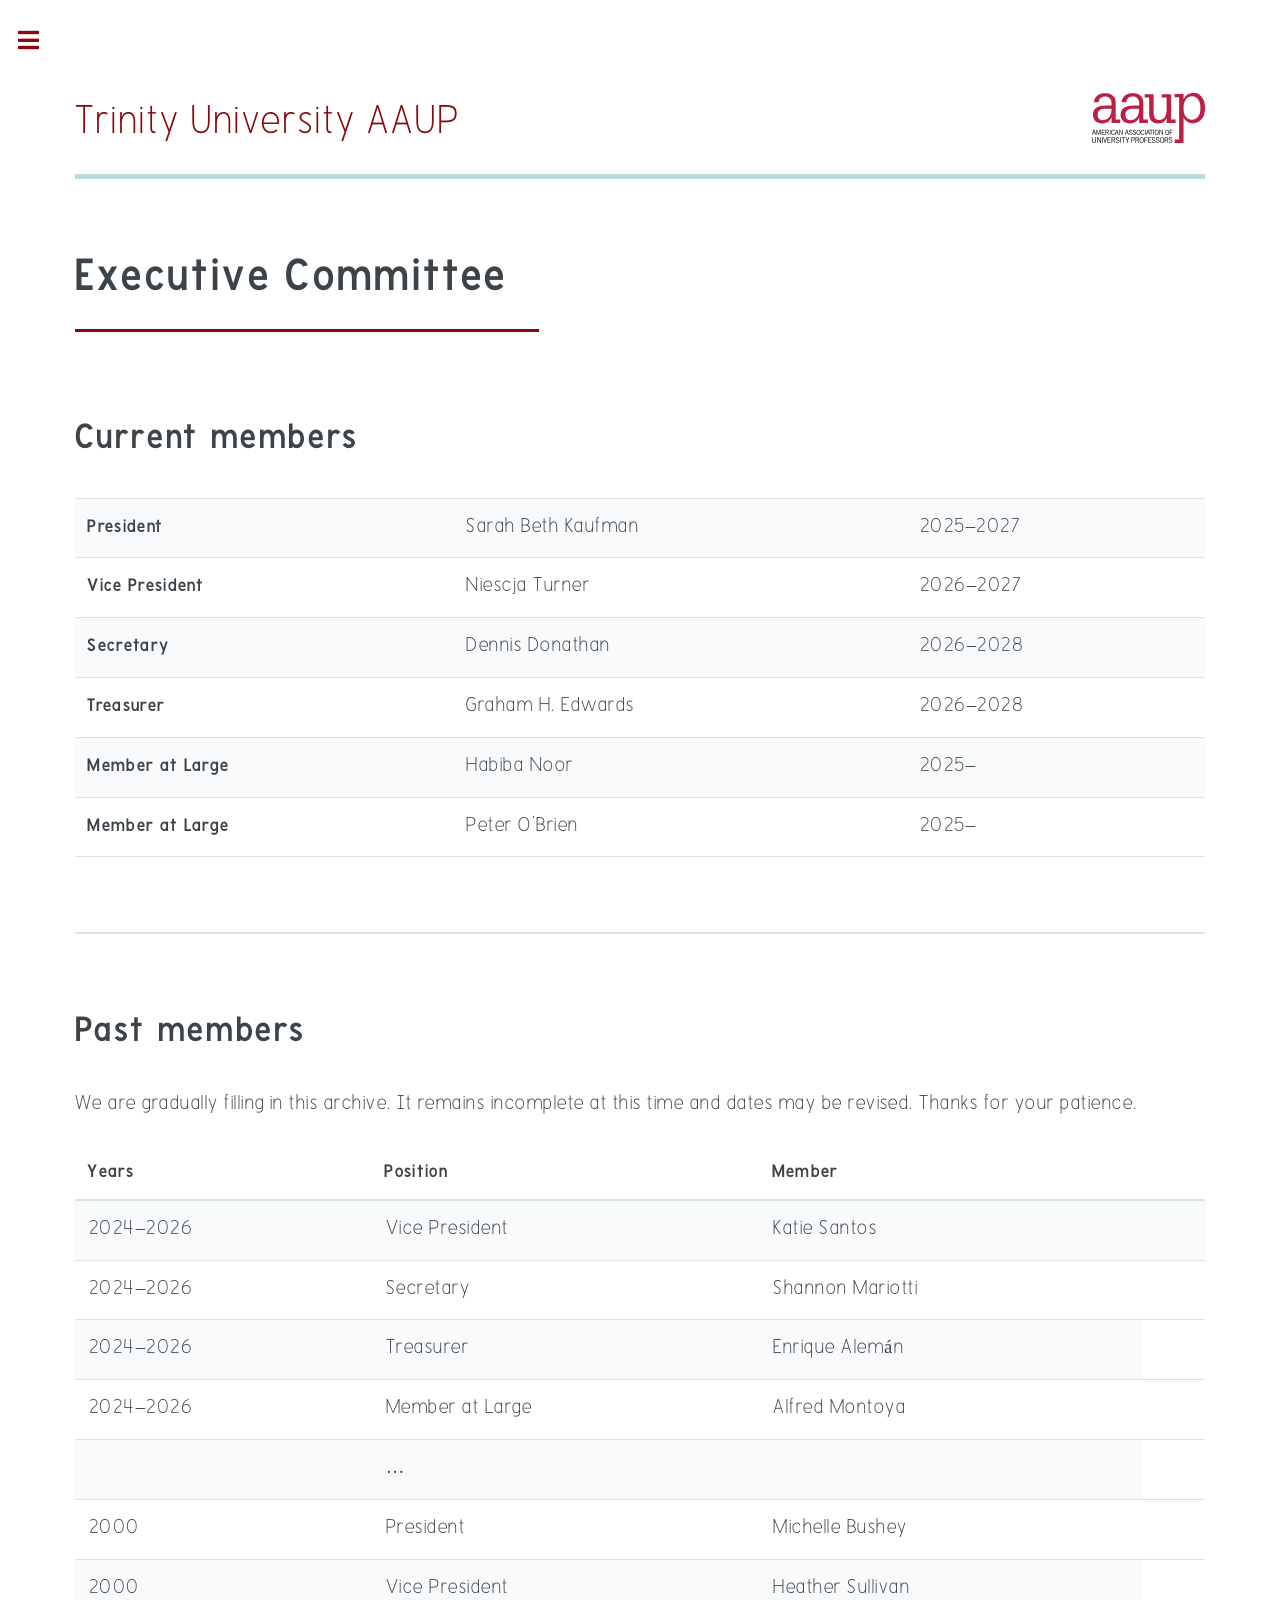
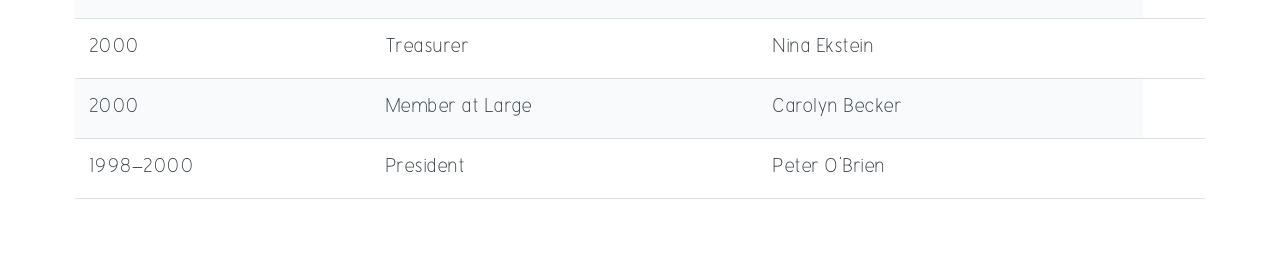
==== ec.html @ 8e9f01c8 "first draft" ====
<!DOCTYPE HTML>
<!--
	Editorial by HTML5 UP
	html5up.net | @ajlkn
	Free for personal and commercial use under the CCA 3.0 license (html5up.net/license)
-->
<html>
	<head>
		<title>TU AAUP EC</title>
		<meta charset="utf-8" />
		<meta name="viewport" content="width=device-width, initial-scale=1, user-scalable=no" />
		<link rel="stylesheet" href="assets/css/main.css" />
	</head>
	<body class="is-preload">

		<!-- Wrapper -->
			<div id="wrapper">

				<!-- Main -->
					<div id="main">
						<div class="inner">

							<!-- Header -->

								<header id="header" include-html="header.html">
								</header>

								<section>

									<header class="major">
										<h1>Executive Committee</h1>
									</header>

									<header class="minor">
										<h2 id="current">Current members</h2>
									</header>

									<div class="table-wrapper">
										<table>
											<tr>
												<th>President</th>
												<td>Sarah Beth Kaufman</td>
												<td>2025&ndash;2027</td>
											</tr>
											<tr>
												<th>Vice President</th>
												<td>Niescja Turner</td>
												<td>2026&ndash;2027</td>
											</tr>
											<tr>
												<th>Secretary</th>
												<td>Dennis Donathan</td>
												<td>2026&ndash;2028</td>
											</tr>
											<tr>
												<th>Treasurer</th>
												<td>Graham H. Edwards</td>
												<td>2026&ndash;2028</td>
											</tr>
											<tr>
												<th>Member at Large</th>
												<td>Habiba Noor</td>
												<td>2025&ndash;</td>
											</tr>
											<tr>
												<th>Member at Large</th>
												<td>Peter O'Brien</td>
												<td>2025&ndash;</td>
											</tr>

										</table>

									</div>
								</section>

								<section>
									<header class="minor">
										<h2 id="past">Past members</h2>
									</header>
									<p>
										We are gradually filling in this archive. It remains incomplete at this time and dates may be revised. Thanks for your patience.
									</p>
									<div class="table-wrapper">
										<table>
											<thead>
												<tr>
													<th>Years</th>
													<th>Position</th>
													<th>Member</th>
												</tr>
											</thead>
											<tbody>
												<tr>
													<td>2024&ndash;2026</td>
													<td>Vice President</td>
													<td>Katie Santos<td>
												</tr>
												<tr>
													<td>2024&ndash;2026</td>
													<td>Secretary</td>
													<td>Shannon Mariotti</td>
												</tr>
												<tr>
													<td>2024&ndash;2026</td>
													<td>Treasurer</td>
													<td>Enrique Alemán</td>
												</tr>
												<tr>
													<td>2024&ndash;2026</td>
													<td>Member at Large</td>
													<td>Alfred Montoya</td>
												</tr>
												<tr><td></td><td>&hellip;</td><td></td></tr>
												<tr>
													<td>2000</td>
													<td>President</td>
													<td>Michelle Bushey</td>
												</tr>
												<tr>
													<td>2000</td>
													<td>Vice President</td>
													<td>Heather Sullivan</td>
												</tr>
												<tr>
													<td>2000</td>
													<td>Treasurer</td>
													<td>Nina Ekstein</td>
												</tr>
												<tr>
													<td>2000</td>
													<td>Member at Large</td>
													<td>Carolyn Becker</td>
												</tr>
												<tr>
													<td>1998&ndash;2000</td>
													<td>President</td>
													<td>Peter O'Brien</td>
												</tr>
											</tbody>
										</table>
									</div>
								</section>
						</div>
					</div>

				<!-- Sidebar -->
				<div id="sidebar">
					<div class="inner" include-html="sidebar.html"></div>
				</div>

			</div>

		<!-- Scripts -->
			<script src="assets/js/jquery.min.js"></script>
			<script src="assets/js/browser.min.js"></script>
			<script src="assets/js/breakpoints.min.js"></script>
			<script src="assets/js/util.js"></script>
			<script src="assets/js/main.js"></script>
			<script src="assets/js/include.js"></script><script>includeHTML();</script>

	</body>
</html>
---- assets/css/main.css ----
@import url(fontawesome-all.min.css);

@font-face {
    font-family: 'Mai';
    src: url('../font/mai/RSF_Mai_Thin\ 102.otf') format('opentype');
    font-weight: normal;
    font-style: normal;
}
@font-face {
    font-family: 'Mai';
    src: url('../font/mai/Mai_Medium_101.otf') format('opentype');
    font-weight: bold;
    font-style: normal;
}

/*
	Editorial by HTML5 UP
	html5up.net | @ajlkn
	Free for personal and commercial use under the CCA 3.0 license (html5up.net/license)
*/
html, body, div, span, applet, object,
iframe, h1, h2, h3, h4, h5, h6, p, blockquote,
pre, a, abbr, acronym, address, big, cite,
code, del, dfn, em, img, ins, kbd, q, s, samp,
small, strike, strong, sub, sup, tt, var, b,
u, i, center, dl, dt, dd, ol, ul, li, fieldset,
form, label, legend, table, caption, tbody,
tfoot, thead, tr, th, td, article, aside,
canvas, details, embed, figure, figcaption,
footer, header, hgroup, menu, nav, output, ruby,
section, summary, time, mark, audio, video {
  margin: 0;
  padding: 0;
  border: 0;
  font-size: 100%;
  letter-spacing: 0.08em;
  font: inherit;
  vertical-align: baseline; }

article, aside, details, figcaption, figure,
footer, header, hgroup, menu, nav, section {
  display: block; }

body {
  line-height: 1; }

ol, ul {
  list-style: none; }

blockquote, q {
  quotes: none; }
  blockquote:before, blockquote:after, q:before, q:after {
    content: '';
    content: none; }

table {
  border-collapse: collapse;
  border-spacing: 0; }

body {
  -webkit-text-size-adjust: none; }

mark {
  background-color: transparent;
  color: inherit; }

input::-moz-focus-inner {
  border: 0;
  padding: 0; }

input, select, textarea {
  -moz-appearance: none;
  -webkit-appearance: none;
  -ms-appearance: none;
  appearance: none; }

/* Basic */
@-ms-viewport {
  width: device-width; }

body {
  -ms-overflow-style: scrollbar; }

@media screen and (max-width: 480px) {
  html, body {
    min-width: 320px; } }

html {
  box-sizing: border-box; }

*, *:before, *:after {
  box-sizing: inherit; }

body {
  background: #ffffff; }
  body.is-preload *, body.is-preload *:before, body.is-preload *:after, body.is-resizing *, body.is-resizing *:before, body.is-resizing *:after {
    -moz-animation: none !important;
    -webkit-animation: none !important;
    -ms-animation: none !important;
    animation: none !important;
    -moz-transition: none !important;
    -webkit-transition: none !important;
    -ms-transition: none !important;
    transition: none !important; }

/* Type */
body, input, select, textarea {
  color: #3d4449;;
  font-family: "Mai";
  font-size: 14pt;
  font-weight: 500;
  line-height: 1.65; }
  @media screen and (max-width: 1680px) {
    body, input, select, textarea {
      font-size: 14pt; } }
  @media screen and (max-width: 1280px) {
    body, input, select, textarea {
      font-size: 14pt; } }
  @media screen and (max-width: 360px) {
    body, input, select, textarea {
      font-size: 12pt; } }

a {
  -moz-transition: color 0.2s ease-in-out, border-bottom-color 0.2s ease-in-out;
  -webkit-transition: color 0.2s ease-in-out, border-bottom-color 0.2s ease-in-out;
  -ms-transition: color 0.2s ease-in-out, border-bottom-color 0.2s ease-in-out;
  transition: color 0.2s ease-in-out, border-bottom-color 0.2s ease-in-out;
  border-bottom: dotted 1px;
  color: #870A0F;
  text-decoration: none; }
  a:hover {
    border-bottom-color: #870A0F;
    color: #870A0F !important; }
    a:hover strong {
      color: inherit; }

strong, b {
  color: #3d4449;
  font-weight: 600; }

em, i {
  font-style: italic; }

p {
  margin: 0 0 2em 0; }

h1, h2, h3, h4, h5, h6 {
  color: #3d4449;
  font-family: "Mai";
  font-weight: 600;
  line-height: 1.5;
  margin: 0 0 1em 0; }
  h1 a, h2 a, h3 a, h4 a, h5 a, h6 a {
    color: inherit;
    text-decoration: none;
    border-bottom: 0; }

h1 {
  font-size: 2.25em;
  margin: 0 0 0.5em 0;
  line-height: 1.3; }

h2 {
  font-size: 1.75em; }

h3 {
  font-size: 1.25em; }

h4 {
  font-size: 1.1em; }

h5 {
  font-size: 0.9em; }

h6 {
  font-size: 0.7em; }

@media screen and (max-width: 1680px) {
  h1 {
    font-size: 2.25em; } }

@media screen and (max-width: 980px) {
  h1 {
    font-size: 2.25em; } }

@media screen and (max-width: 736px) {
  h1 {
    font-size: 2em;
    line-height: 1.4; }
  h2 {
    font-size: 1.5em; } }

sub {
  font-size: 0.8em;
  position: relative;
  top: 0.5em; }

sup {
  font-size: 0.8em;
  position: relative;
  top: -0.5em; }

blockquote {
  border-left: solid 3px rgba(210, 215, 217, 0.75);
  font-style: italic;
  margin: 0 0 2em 0;
  padding: 0.5em 0 0.5em 2em; }

code {
  background: rgba(230, 235, 237, 0.25);
  border-radius: 0.375em;
  border: solid 1px rgba(210, 215, 217, 0.75);
  font-family: "Courier New", monospace;
  font-size: 0.9em;
  margin: 0 0.25em;
  padding: 0.25em 0.65em; }

pre {
  -webkit-overflow-scrolling: touch;
  font-family: "Courier New", monospace;
  font-size: 0.9em;
  margin: 0 0 2em 0; }
  pre code {
    display: block;
    line-height: 1.75;
    padding: 1em 1.5em;
    overflow-x: auto; }

hr {
  border: 0;
  border-bottom: solid 1px rgba(210, 215, 217, 0.75);
  margin: 2em 0; }
  hr.major {
    margin: 3em 0; }

.align-left {
  text-align: left; }

.align-center {
  text-align: center; }

.align-right {
  text-align: right; }

/* Row */
.row {
  display: flex;
  flex-wrap: wrap;
  box-sizing: border-box;
  align-items: stretch; }
  .row > * {
    box-sizing: border-box; }
  .row.gtr-uniform > * > :last-child {
    margin-bottom: 0; }
  .row.aln-left {
    justify-content: flex-start; }
  .row.aln-center {
    justify-content: center; }
  .row.aln-right {
    justify-content: flex-end; }
  .row.aln-top {
    align-items: flex-start; }
  .row.aln-middle {
    align-items: center; }
  .row.aln-bottom {
    align-items: flex-end; }
  .row > .imp {
    order: -1; }
  .row > .col-1 {
    width: 8.33333%; }
  .row > .off-1 {
    margin-left: 8.33333%; }
  .row > .col-2 {
    width: 16.66667%; }
  .row > .off-2 {
    margin-left: 16.66667%; }
  .row > .col-3 {
    width: 25%; }
  .row > .off-3 {
    margin-left: 25%; }
  .row > .col-4 {
    width: 33.33333%; }
  .row > .off-4 {
    margin-left: 33.33333%; }
  .row > .col-5 {
    width: 41.66667%; }
  .row > .off-5 {
    margin-left: 41.66667%; }
  .row > .col-6 {
    width: 50%; }
  .row > .off-6 {
    margin-left: 50%; }
  .row > .col-7 {
    width: 58.33333%; }
  .row > .off-7 {
    margin-left: 58.33333%; }
  .row > .col-8 {
    width: 66.66667%; }
  .row > .off-8 {
    margin-left: 66.66667%; }
  .row > .col-9 {
    width: 75%; }
  .row > .off-9 {
    margin-left: 75%; }
  .row > .col-10 {
    width: 83.33333%; }
  .row > .off-10 {
    margin-left: 83.33333%; }
  .row > .col-11 {
    width: 91.66667%; }
  .row > .off-11 {
    margin-left: 91.66667%; }
  .row > .col-12 {
    width: 100%; }
  .row > .off-12 {
    margin-left: 100%; }
  .row.gtr-0 {
    margin-top: 0;
    margin-left: 0em; }
    .row.gtr-0 > * {
      padding: 0 0 0 0em; }
    .row.gtr-0.gtr-uniform {
      margin-top: 0em; }
      .row.gtr-0.gtr-uniform > * {
        padding-top: 0em; }
  .row.gtr-25 {
    margin-top: 0;
    margin-left: -0.375em; }
    .row.gtr-25 > * {
      padding: 0 0 0 0.375em; }
    .row.gtr-25.gtr-uniform {
      margin-top: -0.375em; }
      .row.gtr-25.gtr-uniform > * {
        padding-top: 0.375em; }
  .row.gtr-50 {
    margin-top: 0;
    margin-left: -0.75em; }
    .row.gtr-50 > * {
      padding: 0 0 0 0.75em; }
    .row.gtr-50.gtr-uniform {
      margin-top: -0.75em; }
      .row.gtr-50.gtr-uniform > * {
        padding-top: 0.75em; }
  .row {
    margin-top: 0;
    margin-left: -1.5em; }
    .row > * {
      padding: 0 0 0 1.5em; }
    .row.gtr-uniform {
      margin-top: -1.5em; }
      .row.gtr-uniform > * {
        padding-top: 1.5em; }
  .row.gtr-150 {
    margin-top: 0;
    margin-left: -2.25em; }
    .row.gtr-150 > * {
      padding: 0 0 0 2.25em; }
    .row.gtr-150.gtr-uniform {
      margin-top: -2.25em; }
      .row.gtr-150.gtr-uniform > * {
        padding-top: 2.25em; }
  .row.gtr-200 {
    margin-top: 0;
    margin-left: -3em; }
    .row.gtr-200 > * {
      padding: 0 0 0 3em; }
    .row.gtr-200.gtr-uniform {
      margin-top: -3em; }
      .row.gtr-200.gtr-uniform > * {
        padding-top: 3em; }
  @media screen and (max-width: 1680px) {
    .row {
      display: flex;
      flex-wrap: wrap;
      box-sizing: border-box;
      align-items: stretch; }
      .row > * {
        box-sizing: border-box; }
      .row.gtr-uniform > * > :last-child {
        margin-bottom: 0; }
      .row.aln-left {
        justify-content: flex-start; }
      .row.aln-center {
        justify-content: center; }
      .row.aln-right {
        justify-content: flex-end; }
      .row.aln-top {
        align-items: flex-start; }
      .row.aln-middle {
        align-items: center; }
      .row.aln-bottom {
        align-items: flex-end; }
      .row > .imp-xlarge {
        order: -1; }
      .row > .col-1-xlarge {
        width: 8.33333%; }
      .row > .off-1-xlarge {
        margin-left: 8.33333%; }
      .row > .col-2-xlarge {
        width: 16.66667%; }
      .row > .off-2-xlarge {
        margin-left: 16.66667%; }
      .row > .col-3-xlarge {
        width: 25%; }
      .row > .off-3-xlarge {
        margin-left: 25%; }
      .row > .col-4-xlarge {
        width: 33.33333%; }
      .row > .off-4-xlarge {
        margin-left: 33.33333%; }
      .row > .col-5-xlarge {
        width: 41.66667%; }
      .row > .off-5-xlarge {
        margin-left: 41.66667%; }
      .row > .col-6-xlarge {
        width: 50%; }
      .row > .off-6-xlarge {
        margin-left: 50%; }
      .row > .col-7-xlarge {
        width: 58.33333%; }
      .row > .off-7-xlarge {
        margin-left: 58.33333%; }
      .row > .col-8-xlarge {
        width: 66.66667%; }
      .row > .off-8-xlarge {
        margin-left: 66.66667%; }
      .row > .col-9-xlarge {
        width: 75%; }
      .row > .off-9-xlarge {
        margin-left: 75%; }
      .row > .col-10-xlarge {
        width: 83.33333%; }
      .row > .off-10-xlarge {
        margin-left: 83.33333%; }
      .row > .col-11-xlarge {
        width: 91.66667%; }
      .row > .off-11-xlarge {
        margin-left: 91.66667%; }
      .row > .col-12-xlarge {
        width: 100%; }
      .row > .off-12-xlarge {
        margin-left: 100%; }
      .row.gtr-0 {
        margin-top: 0;
        margin-left: 0em; }
        .row.gtr-0 > * {
          padding: 0 0 0 0em; }
        .row.gtr-0.gtr-uniform {
          margin-top: 0em; }
          .row.gtr-0.gtr-uniform > * {
            padding-top: 0em; }
      .row.gtr-25 {
        margin-top: 0;
        margin-left: -0.375em; }
        .row.gtr-25 > * {
          padding: 0 0 0 0.375em; }
        .row.gtr-25.gtr-uniform {
          margin-top: -0.375em; }
          .row.gtr-25.gtr-uniform > * {
            padding-top: 0.375em; }
      .row.gtr-50 {
        margin-top: 0;
        margin-left: -0.75em; }
        .row.gtr-50 > * {
          padding: 0 0 0 0.75em; }
        .row.gtr-50.gtr-uniform {
          margin-top: -0.75em; }
          .row.gtr-50.gtr-uniform > * {
            padding-top: 0.75em; }
      .row {
        margin-top: 0;
        margin-left: -1.5em; }
        .row > * {
          padding: 0 0 0 1.5em; }
        .row.gtr-uniform {
          margin-top: -1.5em; }
          .row.gtr-uniform > * {
            padding-top: 1.5em; }
      .row.gtr-150 {
        margin-top: 0;
        margin-left: -2.25em; }
        .row.gtr-150 > * {
          padding: 0 0 0 2.25em; }
        .row.gtr-150.gtr-uniform {
          margin-top: -2.25em; }
          .row.gtr-150.gtr-uniform > * {
            padding-top: 2.25em; }
      .row.gtr-200 {
        margin-top: 0;
        margin-left: -3em; }
        .row.gtr-200 > * {
          padding: 0 0 0 3em; }
        .row.gtr-200.gtr-uniform {
          margin-top: -3em; }
          .row.gtr-200.gtr-uniform > * {
            padding-top: 3em; } }
  @media screen and (max-width: 1280px) {
    .row {
      display: flex;
      flex-wrap: wrap;
      box-sizing: border-box;
      align-items: stretch; }
      .row > * {
        box-sizing: border-box; }
      .row.gtr-uniform > * > :last-child {
        margin-bottom: 0; }
      .row.aln-left {
        justify-content: flex-start; }
      .row.aln-center {
        justify-content: center; }
      .row.aln-right {
        justify-content: flex-end; }
      .row.aln-top {
        align-items: flex-start; }
      .row.aln-middle {
        align-items: center; }
      .row.aln-bottom {
        align-items: flex-end; }
      .row > .imp-large {
        order: -1; }
      .row > .col-1-large {
        width: 8.33333%; }
      .row > .off-1-large {
        margin-left: 8.33333%; }
      .row > .col-2-large {
        width: 16.66667%; }
      .row > .off-2-large {
        margin-left: 16.66667%; }
      .row > .col-3-large {
        width: 25%; }
      .row > .off-3-large {
        margin-left: 25%; }
      .row > .col-4-large {
        width: 33.33333%; }
      .row > .off-4-large {
        margin-left: 33.33333%; }
      .row > .col-5-large {
        width: 41.66667%; }
      .row > .off-5-large {
        margin-left: 41.66667%; }
      .row > .col-6-large {
        width: 50%; }
      .row > .off-6-large {
        margin-left: 50%; }
      .row > .col-7-large {
        width: 58.33333%; }
      .row > .off-7-large {
        margin-left: 58.33333%; }
      .row > .col-8-large {
        width: 66.66667%; }
      .row > .off-8-large {
        margin-left: 66.66667%; }
      .row > .col-9-large {
        width: 75%; }
      .row > .off-9-large {
        margin-left: 75%; }
      .row > .col-10-large {
        width: 83.33333%; }
      .row > .off-10-large {
        margin-left: 83.33333%; }
      .row > .col-11-large {
        width: 91.66667%; }
      .row > .off-11-large {
        margin-left: 91.66667%; }
      .row > .col-12-large {
        width: 100%; }
      .row > .off-12-large {
        margin-left: 100%; }
      .row.gtr-0 {
        margin-top: 0;
        margin-left: 0em; }
        .row.gtr-0 > * {
          padding: 0 0 0 0em; }
        .row.gtr-0.gtr-uniform {
          margin-top: 0em; }
          .row.gtr-0.gtr-uniform > * {
            padding-top: 0em; }
      .row.gtr-25 {
        margin-top: 0;
        margin-left: -0.375em; }
        .row.gtr-25 > * {
          padding: 0 0 0 0.375em; }
        .row.gtr-25.gtr-uniform {
          margin-top: -0.375em; }
          .row.gtr-25.gtr-uniform > * {
            padding-top: 0.375em; }
      .row.gtr-50 {
        margin-top: 0;
        margin-left: -0.75em; }
        .row.gtr-50 > * {
          padding: 0 0 0 0.75em; }
        .row.gtr-50.gtr-uniform {
          margin-top: -0.75em; }
          .row.gtr-50.gtr-uniform > * {
            padding-top: 0.75em; }
      .row {
        margin-top: 0;
        margin-left: -1.5em; }
        .row > * {
          padding: 0 0 0 1.5em; }
        .row.gtr-uniform {
          margin-top: -1.5em; }
          .row.gtr-uniform > * {
            padding-top: 1.5em; }
      .row.gtr-150 {
        margin-top: 0;
        margin-left: -2.25em; }
        .row.gtr-150 > * {
          padding: 0 0 0 2.25em; }
        .row.gtr-150.gtr-uniform {
          margin-top: -2.25em; }
          .row.gtr-150.gtr-uniform > * {
            padding-top: 2.25em; }
      .row.gtr-200 {
        margin-top: 0;
        margin-left: -3em; }
        .row.gtr-200 > * {
          padding: 0 0 0 3em; }
        .row.gtr-200.gtr-uniform {
          margin-top: -3em; }
          .row.gtr-200.gtr-uniform > * {
            padding-top: 3em; } }
  @media screen and (max-width: 980px) {
    .row {
      display: flex;
      flex-wrap: wrap;
      box-sizing: border-box;
      align-items: stretch; }
      .row > * {
        box-sizing: border-box; }
      .row.gtr-uniform > * > :last-child {
        margin-bottom: 0; }
      .row.aln-left {
        justify-content: flex-start; }
      .row.aln-center {
        justify-content: center; }
      .row.aln-right {
        justify-content: flex-end; }
      .row.aln-top {
        align-items: flex-start; }
      .row.aln-middle {
        align-items: center; }
      .row.aln-bottom {
        align-items: flex-end; }
      .row > .imp-medium {
        order: -1; }
      .row > .col-1-medium {
        width: 8.33333%; }
      .row > .off-1-medium {
        margin-left: 8.33333%; }
      .row > .col-2-medium {
        width: 16.66667%; }
      .row > .off-2-medium {
        margin-left: 16.66667%; }
      .row > .col-3-medium {
        width: 25%; }
      .row > .off-3-medium {
        margin-left: 25%; }
      .row > .col-4-medium {
        width: 33.33333%; }
      .row > .off-4-medium {
        margin-left: 33.33333%; }
      .row > .col-5-medium {
        width: 41.66667%; }
      .row > .off-5-medium {
        margin-left: 41.66667%; }
      .row > .col-6-medium {
        width: 50%; }
      .row > .off-6-medium {
        margin-left: 50%; }
      .row > .col-7-medium {
        width: 58.33333%; }
      .row > .off-7-medium {
        margin-left: 58.33333%; }
      .row > .col-8-medium {
        width: 66.66667%; }
      .row > .off-8-medium {
        margin-left: 66.66667%; }
      .row > .col-9-medium {
        width: 75%; }
      .row > .off-9-medium {
        margin-left: 75%; }
      .row > .col-10-medium {
        width: 83.33333%; }
      .row > .off-10-medium {
        margin-left: 83.33333%; }
      .row > .col-11-medium {
        width: 91.66667%; }
      .row > .off-11-medium {
        margin-left: 91.66667%; }
      .row > .col-12-medium {
        width: 100%; }
      .row > .off-12-medium {
        margin-left: 100%; }
      .row.gtr-0 {
        margin-top: 0;
        margin-left: 0em; }
        .row.gtr-0 > * {
          padding: 0 0 0 0em; }
        .row.gtr-0.gtr-uniform {
          margin-top: 0em; }
          .row.gtr-0.gtr-uniform > * {
            padding-top: 0em; }
      .row.gtr-25 {
        margin-top: 0;
        margin-left: -0.375em; }
        .row.gtr-25 > * {
          padding: 0 0 0 0.375em; }
        .row.gtr-25.gtr-uniform {
          margin-top: -0.375em; }
          .row.gtr-25.gtr-uniform > * {
            padding-top: 0.375em; }
      .row.gtr-50 {
        margin-top: 0;
        margin-left: -0.75em; }
        .row.gtr-50 > * {
          padding: 0 0 0 0.75em; }
        .row.gtr-50.gtr-uniform {
          margin-top: -0.75em; }
          .row.gtr-50.gtr-uniform > * {
            padding-top: 0.75em; }
      .row {
        margin-top: 0;
        margin-left: -1.5em; }
        .row > * {
          padding: 0 0 0 1.5em; }
        .row.gtr-uniform {
          margin-top: -1.5em; }
          .row.gtr-uniform > * {
            padding-top: 1.5em; }
      .row.gtr-150 {
        margin-top: 0;
        margin-left: -2.25em; }
        .row.gtr-150 > * {
          padding: 0 0 0 2.25em; }
        .row.gtr-150.gtr-uniform {
          margin-top: -2.25em; }
          .row.gtr-150.gtr-uniform > * {
            padding-top: 2.25em; }
      .row.gtr-200 {
        margin-top: 0;
        margin-left: -3em; }
        .row.gtr-200 > * {
          padding: 0 0 0 3em; }
        .row.gtr-200.gtr-uniform {
          margin-top: -3em; }
          .row.gtr-200.gtr-uniform > * {
            padding-top: 3em; } }
  @media screen and (max-width: 736px) {
    .row {
      display: flex;
      flex-wrap: wrap;
      box-sizing: border-box;
      align-items: stretch; }
      .row > * {
        box-sizing: border-box; }
      .row.gtr-uniform > * > :last-child {
        margin-bottom: 0; }
      .row.aln-left {
        justify-content: flex-start; }
      .row.aln-center {
        justify-content: center; }
      .row.aln-right {
        justify-content: flex-end; }
      .row.aln-top {
        align-items: flex-start; }
      .row.aln-middle {
        align-items: center; }
      .row.aln-bottom {
        align-items: flex-end; }
      .row > .imp-small {
        order: -1; }
      .row > .col-1-small {
        width: 8.33333%; }
      .row > .off-1-small {
        margin-left: 8.33333%; }
      .row > .col-2-small {
        width: 16.66667%; }
      .row > .off-2-small {
        margin-left: 16.66667%; }
      .row > .col-3-small {
        width: 25%; }
      .row > .off-3-small {
        margin-left: 25%; }
      .row > .col-4-small {
        width: 33.33333%; }
      .row > .off-4-small {
        margin-left: 33.33333%; }
      .row > .col-5-small {
        width: 41.66667%; }
      .row > .off-5-small {
        margin-left: 41.66667%; }
      .row > .col-6-small {
        width: 50%; }
      .row > .off-6-small {
        margin-left: 50%; }
      .row > .col-7-small {
        width: 58.33333%; }
      .row > .off-7-small {
        margin-left: 58.33333%; }
      .row > .col-8-small {
        width: 66.66667%; }
      .row > .off-8-small {
        margin-left: 66.66667%; }
      .row > .col-9-small {
        width: 75%; }
      .row > .off-9-small {
        margin-left: 75%; }
      .row > .col-10-small {
        width: 83.33333%; }
      .row > .off-10-small {
        margin-left: 83.33333%; }
      .row > .col-11-small {
        width: 91.66667%; }
      .row > .off-11-small {
        margin-left: 91.66667%; }
      .row > .col-12-small {
        width: 100%; }
      .row > .off-12-small {
        margin-left: 100%; }
      .row.gtr-0 {
        margin-top: 0;
        margin-left: 0em; }
        .row.gtr-0 > * {
          padding: 0 0 0 0em; }
        .row.gtr-0.gtr-uniform {
          margin-top: 0em; }
          .row.gtr-0.gtr-uniform > * {
            padding-top: 0em; }
      .row.gtr-25 {
        margin-top: 0;
        margin-left: -0.375em; }
        .row.gtr-25 > * {
          padding: 0 0 0 0.375em; }
        .row.gtr-25.gtr-uniform {
          margin-top: -0.375em; }
          .row.gtr-25.gtr-uniform > * {
            padding-top: 0.375em; }
      .row.gtr-50 {
        margin-top: 0;
        margin-left: -0.75em; }
        .row.gtr-50 > * {
          padding: 0 0 0 0.75em; }
        .row.gtr-50.gtr-uniform {
          margin-top: -0.75em; }
          .row.gtr-50.gtr-uniform > * {
            padding-top: 0.75em; }
      .row {
        margin-top: 0;
        margin-left: -1.5em; }
        .row > * {
          padding: 0 0 0 1.5em; }
        .row.gtr-uniform {
          margin-top: -1.5em; }
          .row.gtr-uniform > * {
            padding-top: 1.5em; }
      .row.gtr-150 {
        margin-top: 0;
        margin-left: -2.25em; }
        .row.gtr-150 > * {
          padding: 0 0 0 2.25em; }
        .row.gtr-150.gtr-uniform {
          margin-top: -2.25em; }
          .row.gtr-150.gtr-uniform > * {
            padding-top: 2.25em; }
      .row.gtr-200 {
        margin-top: 0;
        margin-left: -3em; }
        .row.gtr-200 > * {
          padding: 0 0 0 3em; }
        .row.gtr-200.gtr-uniform {
          margin-top: -3em; }
          .row.gtr-200.gtr-uniform > * {
            padding-top: 3em; } }
  @media screen and (max-width: 480px) {
    .row {
      display: flex;
      flex-wrap: wrap;
      box-sizing: border-box;
      align-items: stretch; }
      .row > * {
        box-sizing: border-box; }
      .row.gtr-uniform > * > :last-child {
        margin-bottom: 0; }
      .row.aln-left {
        justify-content: flex-start; }
      .row.aln-center {
        justify-content: center; }
      .row.aln-right {
        justify-content: flex-end; }
      .row.aln-top {
        align-items: flex-start; }
      .row.aln-middle {
        align-items: center; }
      .row.aln-bottom {
        align-items: flex-end; }
      .row > .imp-xsmall {
        order: -1; }
      .row > .col-1-xsmall {
        width: 8.33333%; }
      .row > .off-1-xsmall {
        margin-left: 8.33333%; }
      .row > .col-2-xsmall {
        width: 16.66667%; }
      .row > .off-2-xsmall {
        margin-left: 16.66667%; }
      .row > .col-3-xsmall {
        width: 25%; }
      .row > .off-3-xsmall {
        margin-left: 25%; }
      .row > .col-4-xsmall {
        width: 33.33333%; }
      .row > .off-4-xsmall {
        margin-left: 33.33333%; }
      .row > .col-5-xsmall {
        width: 41.66667%; }
      .row > .off-5-xsmall {
        margin-left: 41.66667%; }
      .row > .col-6-xsmall {
        width: 50%; }
      .row > .off-6-xsmall {
        margin-left: 50%; }
      .row > .col-7-xsmall {
        width: 58.33333%; }
      .row > .off-7-xsmall {
        margin-left: 58.33333%; }
      .row > .col-8-xsmall {
        width: 66.66667%; }
      .row > .off-8-xsmall {
        margin-left: 66.66667%; }
      .row > .col-9-xsmall {
        width: 75%; }
      .row > .off-9-xsmall {
        margin-left: 75%; }
      .row > .col-10-xsmall {
        width: 83.33333%; }
      .row > .off-10-xsmall {
        margin-left: 83.33333%; }
      .row > .col-11-xsmall {
        width: 91.66667%; }
      .row > .off-11-xsmall {
        margin-left: 91.66667%; }
      .row > .col-12-xsmall {
        width: 100%; }
      .row > .off-12-xsmall {
        margin-left: 100%; }
      .row.gtr-0 {
        margin-top: 0;
        margin-left: 0em; }
        .row.gtr-0 > * {
          padding: 0 0 0 0em; }
        .row.gtr-0.gtr-uniform {
          margin-top: 0em; }
          .row.gtr-0.gtr-uniform > * {
            padding-top: 0em; }
      .row.gtr-25 {
        margin-top: 0;
        margin-left: -0.375em; }
        .row.gtr-25 > * {
          padding: 0 0 0 0.375em; }
        .row.gtr-25.gtr-uniform {
          margin-top: -0.375em; }
          .row.gtr-25.gtr-uniform > * {
            padding-top: 0.375em; }
      .row.gtr-50 {
        margin-top: 0;
        margin-left: -0.75em; }
        .row.gtr-50 > * {
          padding: 0 0 0 0.75em; }
        .row.gtr-50.gtr-uniform {
          margin-top: -0.75em; }
          .row.gtr-50.gtr-uniform > * {
            padding-top: 0.75em; }
      .row {
        margin-top: 0;
        margin-left: -1.5em; }
        .row > * {
          padding: 0 0 0 1.5em; }
        .row.gtr-uniform {
          margin-top: -1.5em; }
          .row.gtr-uniform > * {
            padding-top: 1.5em; }
      .row.gtr-150 {
        margin-top: 0;
        margin-left: -2.25em; }
        .row.gtr-150 > * {
          padding: 0 0 0 2.25em; }
        .row.gtr-150.gtr-uniform {
          margin-top: -2.25em; }
          .row.gtr-150.gtr-uniform > * {
            padding-top: 2.25em; }
      .row.gtr-200 {
        margin-top: 0;
        margin-left: -3em; }
        .row.gtr-200 > * {
          padding: 0 0 0 3em; }
        .row.gtr-200.gtr-uniform {
          margin-top: -3em; }
          .row.gtr-200.gtr-uniform > * {
            padding-top: 3em; } }

/* Section/Article */
section.special, article.special {
  text-align: center; }

header p {
  font-family: "Mai";
  font-size: 1em;
  font-weight: 400;
  letter-spacing: 0.075em;
  margin-top: -0.5em;
  text-transform: none; }

header.major > :last-child {
  border-bottom: solid 3px #870A0F;
  display: inline-block;
  margin: 0 0 2em 0;
  padding: 0 0.75em 0.5em 0; }

header.main > :last-child {
  margin: 0 0 1em 0; }

/* Form */
form {
  margin: 0 0 2em 0; }

label {
  color: #3d4449;
  display: block;
  font-size: 0.9em;
  font-weight: 600;
  margin: 0 0 1em 0; }

input[type="text"],
input[type="password"],
input[type="email"],
input[type="tel"],
input[type="search"],
input[type="url"],
select,
textarea {
  -moz-appearance: none;
  -webkit-appearance: none;
  -ms-appearance: none;
  appearance: none;
  background: #ffffff;
  border-radius: 0.375em;
  border: none;
  border: solid 1px rgba(210, 215, 217, 0.75);
  color: inherit;
  display: block;
  outline: 0;
  padding: 0 1em;
  text-decoration: none;
  width: 100%; }
  input[type="text"]:invalid,
  input[type="password"]:invalid,
  input[type="email"]:invalid,
  input[type="tel"]:invalid,
  input[type="search"]:invalid,
  input[type="url"]:invalid,
  select:invalid,
  textarea:invalid {
    box-shadow: none; }
  input[type="text"]:focus,
  input[type="password"]:focus,
  input[type="email"]:focus,
  input[type="tel"]:focus,
  input[type="search"]:focus,
  input[type="url"]:focus,
  select:focus,
  textarea:focus {
    border-color: #870A0F;
    box-shadow: 0 0 0 1px #870A0F; }

select {
  background-image: url("data:image/svg+xml;charset=utf8,%3Csvg xmlns='http://www.w3.org/2000/svg' width='40' height='40' preserveAspectRatio='none' viewBox='0 0 40 40'%3E%3Cpath d='M9.4,12.3l10.4,10.4l10.4-10.4c0.2-0.2,0.5-0.4,0.9-0.4c0.3,0,0.6,0.1,0.9,0.4l3.3,3.3c0.2,0.2,0.4,0.5,0.4,0.9 c0,0.4-0.1,0.6-0.4,0.9L20.7,31.9c-0.2,0.2-0.5,0.4-0.9,0.4c-0.3,0-0.6-0.1-0.9-0.4L4.3,17.3c-0.2-0.2-0.4-0.5-0.4-0.9 c0-0.4,0.1-0.6,0.4-0.9l3.3-3.3c0.2-0.2,0.5-0.4,0.9-0.4S9.1,12.1,9.4,12.3z' fill='rgba(210, 215, 217, 0.75)' /%3E%3C/svg%3E");
  background-size: 1.25em;
  background-repeat: no-repeat;
  background-position: calc(100% - 1em) center;
  height: 2.75em;
  padding-right: 2.75em;
  text-overflow: ellipsis; }
  select option {
    color: #3d4449;
    background: #ffffff; }
  select:focus::-ms-value {
    background-color: transparent; }
  select::-ms-expand {
    display: none; }

input[type="text"],
input[type="password"],
input[type="email"],
input[type="tel"],
input[type="search"],
input[type="url"],
select {
  height: 2.75em; }

textarea {
  padding: 0.75em 1em; }

input[type="checkbox"],
input[type="radio"] {
  -moz-appearance: none;
  -webkit-appearance: none;
  -ms-appearance: none;
  appearance: none;
  display: block;
  float: left;
  margin-right: -2em;
  opacity: 0;
  width: 1em;
  z-index: -1; }
  input[type="checkbox"] + label,
  input[type="radio"] + label {
    text-decoration: none;
    color: #7f888f;
    cursor: pointer;
    display: inline-block;
    font-size: 1em;
    font-weight: 400;
    padding-left: 2.4em;
    padding-right: 0.75em;
    position: relative; }
    input[type="checkbox"] + label:before,
    input[type="radio"] + label:before {
      -moz-osx-font-smoothing: grayscale;
      -webkit-font-smoothing: antialiased;
      display: inline-block;
      font-style: normal;
      font-variant: normal;
      text-rendering: auto;
      line-height: 1;
      text-transform: none !important;
      font-family: 'Font Awesome 5 Free';
      font-weight: 900; }
    input[type="checkbox"] + label:before,
    input[type="radio"] + label:before {
      background: #ffffff;
      border-radius: 0.375em;
      border: solid 1px rgba(210, 215, 217, 0.75);
      content: '';
      display: inline-block;
      font-size: 0.8em;
      height: 2.0625em;
      left: 0;
      line-height: 2.0625em;
      position: absolute;
      text-align: center;
      top: 0;
      width: 2.0625em; }
  input[type="checkbox"]:checked + label:before,
  input[type="radio"]:checked + label:before {
    background: #3d4449;
    border-color: #3d4449;
    color: #ffffff;
    content: '\f00c'; }
  input[type="checkbox"]:focus + label:before,
  input[type="radio"]:focus + label:before {
    border-color: #870A0F;
    box-shadow: 0 0 0 1px #870A0F; }

input[type="checkbox"] + label:before {
  border-radius: 0.375em; }

input[type="radio"] + label:before {
  border-radius: 100%; }

::-webkit-input-placeholder {
  color: #9fa3a6 !important;
  opacity: 1.0; }

:-moz-placeholder {
  color: #9fa3a6 !important;
  opacity: 1.0; }

::-moz-placeholder {
  color: #9fa3a6 !important;
  opacity: 1.0; }

:-ms-input-placeholder {
  color: #9fa3a6 !important;
  opacity: 1.0; }

/* Box */
.box {
  border-radius: 0.375em;
  border: solid 1px rgba(210, 215, 217, 0.75);
  margin-bottom: 2em;
  padding: 1.5em; }
  .box > :last-child,
  .box > :last-child > :last-child,
  .box > :last-child > :last-child > :last-child {
    margin-bottom: 0; }
  .box.alt {
    border: 0;
    border-radius: 0;
    padding: 0; }

/* Icon */
.icon {
  text-decoration: none;
  border-bottom: none;
  position: relative; }
  .icon:before {
    -moz-osx-font-smoothing: grayscale;
    -webkit-font-smoothing: antialiased;
    display: inline-block;
    font-style: normal;
    font-variant: normal;
    text-rendering: auto;
    line-height: 1;
    text-transform: none !important;
    font-family: 'Font Awesome 5 Free';
    font-weight: 400; }
  .icon > .label {
    display: none; }
  .icon:before {
    line-height: inherit; }
  .icon.solid:before {
    font-weight: 900; }
  .icon.brands:before {
    font-family: 'Font Awesome 5 Brands'; }

/* Image */
.image {
  border-radius: 0.375em;
  border: 0;
  display: inline-block;
  position: relative; }
  .image img {
    border-radius: 0.375em;
    display: block; }
  .image.left, .image.right {
    max-width: 40%; }
    .image.left img, .image.right img {
      width: 100%; }
  .image.left {
    float: left;
    padding: 0 1.5em 1em 0;
    top: 0.25em; }
  .image.right {
    float: right;
    padding: 0 0 1em 1.5em;
    top: 0.25em; }
  .image.fit {
    display: block;
    margin: 0 0 2em 0;
    width: 100%; }
    .image.fit img {
      width: 100%; }
  .image.main {
    display: block;
    margin: 0 0 3em 0;
    width: 100%; }
    .image.main img {
      width: 100%; }

a.image {
  overflow: hidden; }
  a.image img {
    -moz-transition: -moz-transform 0.2s ease;
    -webkit-transition: -webkit-transform 0.2s ease;
    -ms-transition: -ms-transform 0.2s ease;
    transition: transform 0.2s ease; }
  a.image:hover img {
    -moz-transform: scale(1.075);
    -webkit-transform: scale(1.075);
    -ms-transform: scale(1.075);
    transform: scale(1.075); }

/* List */
ol {
  list-style: decimal;
  margin: 0 0 2em 0;
  padding-left: 1.25em; }
  ol li {
    padding-left: 0.25em; }

ul {
  list-style: disc;
  margin: 0 0 2em 0;
  padding-left: 1em; }
  ul li {
    padding-left: 0.5em; }
  ul.alt {
    list-style: none;
    padding-left: 0; }
    ul.alt li {
      border-top: solid 1px rgba(210, 215, 217, 0.75);
      padding: 0.5em 0; }
      ul.alt li:first-child {
        border-top: 0;
        padding-top: 0; }

dl {
  margin: 0 0 2em 0; }
  dl dt {
    display: block;
    font-weight: 600;
    margin: 0 0 1em 0; }
  dl dd {
    margin-left: 2em; }

/* Actions */
ul.actions {
  display: -moz-flex;
  display: -webkit-flex;
  display: -ms-flex;
  display: flex;
  cursor: default;
  list-style: none;
  margin-left: -1em;
  padding-left: 0; }
  ul.actions li {
    padding: 0 0 0 1em;
    vertical-align: middle; }
  ul.actions.special {
    -moz-justify-content: center;
    -webkit-justify-content: center;
    -ms-justify-content: center;
    justify-content: center;
    width: 100%;
    margin-left: 0; }
    ul.actions.special li:first-child {
      padding-left: 0; }
  ul.actions.stacked {
    -moz-flex-direction: column;
    -webkit-flex-direction: column;
    -ms-flex-direction: column;
    flex-direction: column;
    margin-left: 0; }
    ul.actions.stacked li {
      padding: 1.3em 0 0 0; }
      ul.actions.stacked li:first-child {
        padding-top: 0; }
  ul.actions.fit {
    width: calc(100% + 1em); }
    ul.actions.fit li {
      -moz-flex-grow: 1;
      -webkit-flex-grow: 1;
      -ms-flex-grow: 1;
      flex-grow: 1;
      -moz-flex-shrink: 1;
      -webkit-flex-shrink: 1;
      -ms-flex-shrink: 1;
      flex-shrink: 1;
      width: 100%; }
      ul.actions.fit li > * {
        width: 100%; }
    ul.actions.fit.stacked {
      width: 100%; }

/* Icons */
ul.icons {
  cursor: default;
  list-style: none;
  padding-left: 0; }
  ul.icons li {
    display: inline-block;
    padding: 0 1em 0 0; }
    ul.icons li:last-child {
      padding-right: 0; }
    ul.icons li .icon {
      color: inherit; }
      ul.icons li .icon:before {
        font-size: 1.25em; }

/* Contact */
ul.contact {
  list-style: none;
  padding: 0; }
  ul.contact li {
    text-decoration: none;
    border-top: solid 1px rgba(210, 215, 217, 0.75);
    margin: 1.5em 0 0 0;
    padding: 1.5em 0 0 3em;
    position: relative; }
    ul.contact li:before {
      -moz-osx-font-smoothing: grayscale;
      -webkit-font-smoothing: antialiased;
      display: inline-block;
      font-style: normal;
      font-variant: normal;
      text-rendering: auto;
      line-height: 1;
      text-transform: none !important;
      font-family: 'Font Awesome 5 Free';
      font-weight: 400; }
    ul.contact li:before {
      color: #870A0F;
      display: inline-block;
      font-size: 1.5em;
      height: 1.125em;
      left: 0;
      line-height: 1.125em;
      position: absolute;
      text-align: center;
      top: 1em;
      width: 1.5em; }
    ul.contact li:first-child {
      border-top: 0;
      margin-top: 0;
      padding-top: 0; }
      ul.contact li:first-child:before {
        top: 0; }
    ul.contact li a {
      color: inherit; }

/* Pagination */
ul.pagination {
  cursor: default;
  list-style: none;
  padding-left: 0; }
  ul.pagination li {
    display: inline-block;
    padding-left: 0;
    vertical-align: middle; }
    ul.pagination li > .page {
      -moz-transition: background-color 0.2s ease-in-out, color 0.2s ease-in-out;
      -webkit-transition: background-color 0.2s ease-in-out, color 0.2s ease-in-out;
      -ms-transition: background-color 0.2s ease-in-out, color 0.2s ease-in-out;
      transition: background-color 0.2s ease-in-out, color 0.2s ease-in-out;
      border-bottom: 0;
      border-radius: 0.375em;
      display: inline-block;
      font-size: 0.8em;
      font-weight: 600;
      height: 2em;
      line-height: 2em;
      margin: 0 0.125em;
      min-width: 2em;
      padding: 0 0.5em;
      text-align: center; }
      ul.pagination li > .page.active {
        background-color: #870A0F;
        color: #ffffff !important; }
        ul.pagination li > .page.active:hover {
          background-color: #f67878; }
        ul.pagination li > .page.active:active {
          background-color: #f45c5c; }
    ul.pagination li:first-child {
      padding-right: 0.75em; }
    ul.pagination li:last-child {
      padding-left: 0.75em; }
  @media screen and (max-width: 480px) {
    ul.pagination li:nth-child(n+2):nth-last-child(n+2) {
      display: none; }
    ul.pagination li:first-child {
      padding-right: 0; } }

/* Table */
.table-wrapper {
  -webkit-overflow-scrolling: touch;
  overflow-x: auto; }

table {
  margin: 0 0 2em 0;
  width: 100%; }
  table tbody tr {
    border: solid 1px rgba(210, 215, 217, 0.75);
    border-left: 0;
    border-right: 0; }
    table tbody tr:nth-child(2n + 1) {
      background-color: rgba(230, 235, 237, 0.25); }
  table td {
    padding: 0.75em 0.75em; }
  table th {
    color: #3d4449;
    font-size: 0.9em;
    font-weight: 600;
    padding: 0 0.75em 0.75em 0.75em;
    text-align: left; }
  table thead {
    border-bottom: solid 2px rgba(210, 215, 217, 0.75); }
  table tfoot {
    border-top: solid 2px rgba(210, 215, 217, 0.75); }
  table.alt {
    border-collapse: separate; }
    table.alt tbody tr td {
      border: solid 1px rgba(210, 215, 217, 0.75);
      border-left-width: 0;
      border-top-width: 0; }
      table.alt tbody tr td:first-child {
        border-left-width: 1px; }
    table.alt tbody tr:first-child td {
      border-top-width: 1px; }
    table.alt thead {
      border-bottom: 0; }
    table.alt tfoot {
      border-top: 0; }

/* Button */
input[type="submit"],
input[type="reset"],
input[type="button"],
button,
.button {
  -moz-appearance: none;
  -webkit-appearance: none;
  -ms-appearance: none;
  appearance: none;
  -moz-transition: background-color 0.2s ease-in-out, color 0.2s ease-in-out;
  -webkit-transition: background-color 0.2s ease-in-out, color 0.2s ease-in-out;
  -ms-transition: background-color 0.2s ease-in-out, color 0.2s ease-in-out;
  transition: background-color 0.2s ease-in-out, color 0.2s ease-in-out;
  background-color: transparent;
  border-radius: 0.375em;
  border: 0;
  box-shadow: inset 0 0 0 2px #870A0F;
  color: #870A0F !important;
  cursor: pointer;
  display: inline-block;
  font-family: "Mai";
  font-size: 0.8em;
  font-weight: 700;
  height: 3.5em;
  letter-spacing: 0.075em;
  line-height: 3.5em;
  padding: 0 2.25em;
  text-align: center;
  text-decoration: none;
  text-transform: none;
  white-space: nowrap; }
  input[type="submit"]:hover,
  input[type="reset"]:hover,
  input[type="button"]:hover,
  button:hover,
  .button:hover {
    background-color: rgba(135, 10, 15, 0.05); }
  input[type="submit"]:active,
  input[type="reset"]:active,
  input[type="button"]:active,
  button:active,
  .button:active {
    background-color: rgba(135, 10, 15, 0.15); }
  input[type="submit"].icon:before,
  input[type="reset"].icon:before,
  input[type="button"].icon:before,
  button.icon:before,
  .button.icon:before {
    margin-right: 0.5em; }
  input[type="submit"].fit,
  input[type="reset"].fit,
  input[type="button"].fit,
  button.fit,
  .button.fit {
    width: 100%; }
  input[type="submit"].small,
  input[type="reset"].small,
  input[type="button"].small,
  button.small,
  .button.small {
    font-size: 0.6em; }
  input[type="submit"].large,
  input[type="reset"].large,
  input[type="button"].large,
  button.large,
  .button.large {
    font-size: 1em;
    height: 3.65em;
    line-height: 3.65em; }
  input[type="submit"].primary,
  input[type="reset"].primary,
  input[type="button"].primary,
  button.primary,
  .button.primary {
    background-color: #870A0F;
    box-shadow: none;
    color: #ffffff !important; }
    input[type="submit"].primary:hover,
    input[type="reset"].primary:hover,
    input[type="button"].primary:hover,
    button.primary:hover,
    .button.primary:hover {
      background-color: #5CB9BB; }
    input[type="submit"].primary:active,
    input[type="reset"].primary:active,
    input[type="button"].primary:active,
    button.primary:active,
    .button.primary:active {
      background-color: #254749 ; }
  input[type="submit"].disabled, input[type="submit"]:disabled,
  input[type="reset"].disabled,
  input[type="reset"]:disabled,
  input[type="button"].disabled,
  input[type="button"]:disabled,
  button.disabled,
  button:disabled,
  .button.disabled,
  .button:disabled {
    pointer-events: none;
    opacity: 0.25; }

/* Mini Posts */
.mini-posts article {
  border-top: solid 1px rgba(210, 215, 217, 0.75);
  margin-top: 2em;
  padding-top: 2em; }
  .mini-posts article .image {
    display: block;
    margin: 0 0 1.5em 0; }
    .mini-posts article .image img {
      display: block;
      width: 100%; }
  .mini-posts article:first-child {
    border-top: 0;
    margin-top: 0;
    padding-top: 0; }

/* Features */
.features {
  display: -moz-flex;
  display: -webkit-flex;
  display: -ms-flex;
  display: flex;
  -moz-flex-wrap: wrap;
  -webkit-flex-wrap: wrap;
  -ms-flex-wrap: wrap;
  flex-wrap: wrap;
  margin: 0 0 2em -3em;
  width: calc(100% + 3em); }
  .features article {
    -moz-align-items: center;
    -webkit-align-items: center;
    -ms-align-items: center;
    align-items: center;
    display: -moz-flex;
    display: -webkit-flex;
    display: -ms-flex;
    display: flex;
    margin: 0 0 3em 3em;
    position: relative;
    width: calc(50% - 3em); }
    .features article:nth-child(2n - 1) {
      margin-right: 1.5em; }
    .features article:nth-child(2n) {
      margin-left: 1.5em; }
    .features article:nth-last-child(1), .features article:nth-last-child(2) {
      margin-bottom: 0; }
    .features article .icon {
      -moz-flex-grow: 0;
      -webkit-flex-grow: 0;
      -ms-flex-grow: 0;
      flex-grow: 0;
      -moz-flex-shrink: 0;
      -webkit-flex-shrink: 0;
      -ms-flex-shrink: 0;
      flex-shrink: 0;
      display: block;
      height: 5em;
      line-height: 5em;
      margin: 0 1em 0 0;
      text-align: center;
      width: 5em; }
      .features article .icon:before {
        color: #870A0F;
        font-size: 2rem;
        position: relative;
        top: 0.05em; }
      .features article .icon:after {
        -moz-transform: rotate(45deg);
        -webkit-transform: rotate(45deg);
        -ms-transform: rotate(45deg);
        transform: rotate(45deg);
        border-radius: 0.25rem;
        border: solid 2px rgba(210, 215, 217, 0.75);
        content: '';
        display: block;
        height: 4em;
        left: 50%;
        margin: -2em 0 0 -2em;
        position: absolute;
        top: 50%;
        width: 4em; }
    .features article .content {
      -moz-flex-grow: 1;
      -webkit-flex-grow: 1;
      -ms-flex-grow: 1;
      flex-grow: 1;
      -moz-flex-shrink: 1;
      -webkit-flex-shrink: 1;
      -ms-flex-shrink: 1;
      flex-shrink: 1;
      width: 100%; }
      .features article .content > :last-child {
        margin-bottom: 0; }
  @media screen and (max-width: 980px) {
    .features {
      margin: 0 0 2em 0;
      width: 100%; }
      .features article {
        margin: 0 0 3em 0;
        width: 100%; }
        .features article:nth-child(2n - 1) {
          margin-right: 0; }
        .features article:nth-child(2n) {
          margin-left: 0; }
        .features article:nth-last-child(1), .features article:nth-last-child(2) {
          margin-bottom: 3em; }
        .features article:last-child {
          margin-bottom: 0; }
        .features article .icon {
          height: 8em;
          line-height: 8em;
          width: 8em; }
          .features article .icon:before {
            font-size: 2.25rem; }
          .features article .icon:after {
            height: 6em;
            margin: -3em 0 0 -3em;
            width: 6em; } }
  @media screen and (max-width: 480px) {
    .features article {
      -moz-flex-direction: column;
      -webkit-flex-direction: column;
      -ms-flex-direction: column;
      flex-direction: column;
      -moz-align-items: -moz-flex-start;
      -webkit-align-items: -webkit-flex-start;
      -ms-align-items: -ms-flex-start;
      align-items: flex-start; }
      .features article .icon {
        height: 6em;
        line-height: 6em;
        margin: 0 0 1.5em 0;
        width: 6em; }
        .features article .icon:before {
          font-size: 1.5rem; }
        .features article .icon:after {
          height: 4em;
          margin: -2em 0 0 -2em;
          width: 4em; } }
  @media screen and (max-width: 480px) {
    .features article .icon:before {
      font-size: 1.25rem; } }

/* Wrapper */
#wrapper {
  display: -moz-flex;
  display: -webkit-flex;
  display: -ms-flex;
  display: flex;
  -moz-flex-direction: row-reverse;
  -webkit-flex-direction: row-reverse;
  -ms-flex-direction: row-reverse;
  flex-direction: row-reverse;
  min-height: 100vh; }

/* Main */
#main {
  -moz-flex-grow: 1;
  -webkit-flex-grow: 1;
  -ms-flex-grow: 1;
  flex-grow: 1;
  -moz-flex-shrink: 1;
  -webkit-flex-shrink: 1;
  -ms-flex-shrink: 1;
  flex-shrink: 1;
  width: 100%; }
  #main > .inner {
    padding: 0 6em 0.1em 6em ;
    margin: 0 auto;
    max-width: 110em; }
    #main > .inner > section {
      padding: 6em 0 4em 0 ;
      border-top: solid 2px rgba(210, 215, 217, 0.75); }
      #main > .inner > section:first-of-type {
        border-top: 0 !important; }
  @media screen and (max-width: 1680px) {
    #main > .inner {
      padding: 0 5em 0.1em 5em ; }
      #main > .inner > section {
        padding: 5em 0 3em 0 ; } }
  @media screen and (max-width: 1280px) {
    #main > .inner {
      padding: 0 4em 0.1em 4em ; }
      #main > .inner > section {
        padding: 4em 0 2em 0 ; } }
  @media screen and (max-width: 736px) {
    #main > .inner {
      padding: 0 2em 0.1em 2em ; }
      #main > .inner > section {
        padding: 3em 0 1em 0 ; } }

/* Sidebar */
#search form {
  text-decoration: none;
  position: relative; }
  #search form:before {
    -moz-osx-font-smoothing: grayscale;
    -webkit-font-smoothing: antialiased;
    display: inline-block;
    font-style: normal;
    font-variant: normal;
    text-rendering: auto;
    line-height: 1;
    text-transform: none !important;
    font-family: 'Font Awesome 5 Free';
    font-weight: 900; }
  #search form:before {
    -moz-transform: scaleX(-1);
    -webkit-transform: scaleX(-1);
    -ms-transform: scaleX(-1);
    transform: scaleX(-1);
    color: #7f888f;
    content: '\f002';
    cursor: default;
    display: block;
    font-size: 1.5em;
    height: 2em;
    line-height: 2em;
    opacity: 0.325;
    position: absolute;
    right: 0;
    text-align: center;
    top: 0;
    width: 2em; }
  #search form input[type="text"] {
    padding-right: 2.75em; }

#sidebar {
  -moz-flex-grow: 0;
  -webkit-flex-grow: 0;
  -ms-flex-grow: 0;
  flex-grow: 0;
  -moz-flex-shrink: 0;
  -webkit-flex-shrink: 0;
  -ms-flex-shrink: 0;
  flex-shrink: 0;
  -moz-transition: margin-left 0.5s ease, box-shadow 0.5s ease;
  -webkit-transition: margin-left 0.5s ease, box-shadow 0.5s ease;
  -ms-transition: margin-left 0.5s ease, box-shadow 0.5s ease;
  transition: margin-left 0.5s ease, box-shadow 0.5s ease;
  background-color: #f5f6f7;
  font-size: 0.7em;
  position: relative;
  width: 26em; }
  #sidebar h2 {
    font-size: 1.38889em; }
  #sidebar > .inner {
    padding: 2.22222em 2.22222em 2.44444em 2.22222em ;
    position: relative;
    width: 26em; }
    #sidebar > .inner > * {
      border-bottom: solid 2px rgba(210, 215, 217, 0.75);
      margin: 0 0 3.5em 0;
      padding: 0 0 3.5em 0; }
      #sidebar > .inner > * > :last-child {
        margin-bottom: 0; }
      #sidebar > .inner > *:last-child {
        border-bottom: 0;
        margin-bottom: 0;
        padding-bottom: 0; }
    #sidebar > .inner > .alt {
      background-color: #eff1f2;
      border-bottom: 0;
      margin: -2.22222em 0 4.44444em -2.22222em;
      padding: 2.22222em;
      width: calc(100% + 4.44444em); }
  #sidebar .toggle {
    text-decoration: none;
    -moz-transition: left 0.5s ease;
    -webkit-transition: left 0.5s ease;
    -ms-transition: left 0.5s ease;
    transition: left 0.5s ease;
    -webkit-tap-highlight-color: rgba(255, 255, 255, 0);
    border: 0;
    display: block;
    height: 7.5em;
    left: 26em;
    line-height: 7.5em;
    outline: 0;
    overflow: hidden;
    position: absolute;
    text-align: center;
    text-indent: -15em;
    white-space: nowrap;
    top: 0;
    width: 6em;
    z-index: 10000; }
    #sidebar .toggle:before {
      -moz-osx-font-smoothing: grayscale;
      -webkit-font-smoothing: antialiased;
      display: inline-block;
      font-style: normal;
      font-variant: normal;
      text-rendering: auto;
      line-height: 1;
      text-transform: none !important;
      font-family: 'Font Awesome 5 Free';
      font-weight: 900; }
    #sidebar .toggle:before {
      content: '\f0c9';
      font-size: 2rem;
      height: inherit;
      left: 0;
      line-height: inherit;
      position: absolute;
      text-indent: 0;
      top: 0;
      width: inherit; }
  #sidebar.inactive {
    margin-left: -26em; }
  @media screen and (max-width: 1680px) {
    #sidebar {
      width: 24em; }
      #sidebar > .inner {
        padding: 1.66667em 1.66667em 1.33333em 1.66667em ;
        width: 24em; }
        #sidebar > .inner > .alt {
          margin: -1.66667em 0 3.33333em -1.66667em;
          padding: 1.66667em;
          width: calc(100% + 3.33333em); }
      #sidebar .toggle {
        height: 6.25em;
        left: 24em;
        line-height: 6.25em;
        text-indent: 5em;
        width: 5em; }
        #sidebar .toggle:before {
          font-size: 1.5rem; }
      #sidebar.inactive {
        margin-left: -24em; } }
  @media screen and (max-width: 1280px) {
    #sidebar {
      box-shadow: 0 0 5em 0 rgba(0, 0, 0, 0.175);
      height: 100%;
      left: 0;
      position: fixed;
      top: 0;
      z-index: 10000; }
      #sidebar.inactive {
        box-shadow: none; }
      #sidebar > .inner {
        -webkit-overflow-scrolling: touch;
        height: 100%;
        left: 0;
        overflow-x: hidden;
        overflow-y: auto;
        position: absolute;
        top: 0; }
        #sidebar > .inner:after {
          content: '';
          display: block;
          height: 4em;
          width: 100%; }
      #sidebar .toggle {
        text-indent: 6em;
        width: 6em; }
        #sidebar .toggle:before {
          font-size: 1.5rem;
          margin-left: -0.4375em; }
      body.is-preload #sidebar {
        display: none; } }
  @media screen and (max-width: 736px) {
    #sidebar .toggle {
      text-indent: 7.25em;
      width: 7.25em; }
      #sidebar .toggle:before {
        color: #7f888f;
        margin-left: -0.0625em;
        margin-top: -0.25em;
        font-size: 1.1rem;
        z-index: 1; }
      #sidebar .toggle:after {
        background: rgba(222, 225, 226, 0.75);
        border-radius: 0.375em;
        content: '';
        height: 3.5em;
        left: 1em;
        position: absolute;
        top: 1em;
        width: 5em; } }

/* Header */
#header {
  display: -moz-flex;
  display: -webkit-flex;
  display: -ms-flex;
  display: flex;
  border-bottom: solid 5px #B9DDDD;
  padding: 6em 0 1em 0;
  position: relative; }
  #header > * {
    -moz-flex: 1;
    -webkit-flex: 1;
    -ms-flex: 1;
    flex: 1;
    margin-bottom: 0; }
  #header .logo {
    border-bottom: 0;
    color: #870A0F;
    font-family: "Mai";
    font-size: 2em; }
  #header .icons {
    text-align: right; }
  @media screen and (max-width: 1680px) {
    #header {
      padding-top: 5em; } }
  @media screen and (max-width: 736px) {
    #header {
      padding-top: 6.5em; }
      #header .logo {
        font-size: 1.25em;
        margin: 0; }
      #header .icons {
        height: 5em;
        line-height: 5em;
        position: absolute;
        right: -0.5em;
        top: 0; } }

/* Banner */
#banner {
  padding: 6em 0 4em 0 ;
  display: -moz-flex;
  display: -webkit-flex;
  display: -ms-flex;
  display: flex; }
  #banner h1 {
    margin-top: -0.125em; }
  #banner .content {
    -moz-flex-grow: 1;
    -webkit-flex-grow: 1;
    -ms-flex-grow: 1;
    flex-grow: 1;
    -moz-flex-shrink: 1;
    -webkit-flex-shrink: 1;
    -ms-flex-shrink: 1;
    flex-shrink: 1;
    width: 50%; }
  #banner .image {
    -moz-flex-grow: 0;
    -webkit-flex-grow: 0;
    -ms-flex-grow: 0;
    flex-grow: 0;
    -moz-flex-shrink: 0;
    -webkit-flex-shrink: 0;
    -ms-flex-shrink: 0;
    flex-shrink: 0;
    display: block;
    margin: 0 0 2em 0;
    width: 90%; }
    #banner .image img {
      height: 100%;
      -moz-object-fit: cover;
      -webkit-object-fit: cover;
      -ms-object-fit: cover;
      object-fit: cover;
      -moz-object-position: center;
      -webkit-object-position: center;
      -ms-object-position: center;
      object-position: center;
      width: 100%; }
  @media screen and (orientation: portrait) {
    #banner {
      -moz-flex-direction: column-reverse;
      -webkit-flex-direction: column-reverse;
      -ms-flex-direction: column-reverse;
      flex-direction: column-reverse; }
      #banner h1 br {
        display: none; }
      #banner .content {
        -moz-flex-grow: 0;
        -webkit-flex-grow: 0;
        -ms-flex-grow: 0;
        flex-grow: 0;
        -moz-flex-shrink: 0;
        -webkit-flex-shrink: 0;
        -ms-flex-shrink: 0;
        flex-shrink: 0;
        width: 100%; }
      #banner .image {
        -moz-flex-grow: 0;
        -webkit-flex-grow: 0;
        -ms-flex-grow: 0;
        flex-grow: 0;
        -moz-flex-shrink: 0;
        -webkit-flex-shrink: 0;
        -ms-flex-shrink: 0;
        flex-shrink: 0;
        margin: 0 0 4em 0;
        height: 25em;
        max-height: 50vh;
        min-height: 18em;
        width: 100%; } }
  @media screen and (orientation: portrait) and (max-width: 480px) {
    #banner .image {
      max-height: 35vh; } }

/* Footer */
#footer .copyright {
  color: #9fa3a6;
  font-size: 0.6em; }
  #footer .copyright a {
    color: inherit; }

/* Menu */
#menu ul {
  -moz-user-select: none;
  -webkit-user-select: none;
  -ms-user-select: none;
  user-select: none;
  color: #3d4449;
  font-family: "Mai";
  font-weight: 400;
  letter-spacing: 0.075em;
  list-style: none;
  margin-bottom: 0;
  padding: 0;
  text-transform: none; }
  #menu ul a, #menu ul span {
    border-bottom: 0;
    color: inherit;
    cursor: pointer;
    display: block;
    font-size: 1.5em;
    padding: 0.625em 0; }
    #menu ul a:hover, #menu ul span:hover {
      color: #254749; }
    #menu ul a.opener, #menu ul span.opener {
      -moz-transition: color 0.2s ease-in-out;
      -webkit-transition: color 0.2s ease-in-out;
      -ms-transition: color 0.2s ease-in-out;
      transition: color 0.2s ease-in-out;
      text-decoration: none;
      -webkit-tap-highlight-color: rgba(255, 255, 255, 0);
      position: relative; }
      #menu ul a.opener:before, #menu ul span.opener:before {
        -moz-osx-font-smoothing: grayscale;
        -webkit-font-smoothing: antialiased;
        display: inline-block;
        font-style: normal;
        font-variant: normal;
        text-rendering: auto;
        line-height: 1;
        text-transform: none !important;
        font-family: 'Font Awesome 5 Free';
        font-weight: 900; }
      #menu ul a.opener:before, #menu ul span.opener:before {
        -moz-transition: color 0.2s ease-in-out, -moz-transform 0.2s ease-in-out;
        -webkit-transition: color 0.2s ease-in-out, -webkit-transform 0.2s ease-in-out;
        -ms-transition: color 0.2s ease-in-out, -ms-transform 0.2s ease-in-out;
        transition: color 0.2s ease-in-out, transform 0.2s ease-in-out;
        color: #9fa3a6;
        content: '\f078';
        position: absolute;
        right: 0; }
      #menu ul a.opener:hover:before, #menu ul span.opener:hover:before {
        color: #870A0F; }
      #menu ul a.opener.active + ul, #menu ul span.opener.active + ul {
        display: block; }
      #menu ul a.opener.active:before, #menu ul span.opener.active:before {
        -moz-transform: rotate(-180deg);
        -webkit-transform: rotate(-180deg);
        -ms-transform: rotate(-180deg);
        transform: rotate(-180deg); }

#menu > ul > li {
  border-top: solid 1px rgba(210, 215, 217, 0.75);
  margin: 0.5em 0 0 0;
  padding: 0.5em 0 0 0; }
  #menu > ul > li > ul {
    color: #9fa3a6;
    display: none;
    margin: 0.5em 0 1.5em 0;
    padding-left: 1em; }
    #menu > ul > li > ul a, #menu > ul > li > ul span {
      font-size: 1em; }
    #menu > ul > li > ul > li {
      margin: 0.125em 0 0 0;
      padding: 0.125em 0 0 0; }
  #menu > ul > li:first-child {
    border-top: 0;
    margin-top: 0;
    padding-top: 0; }
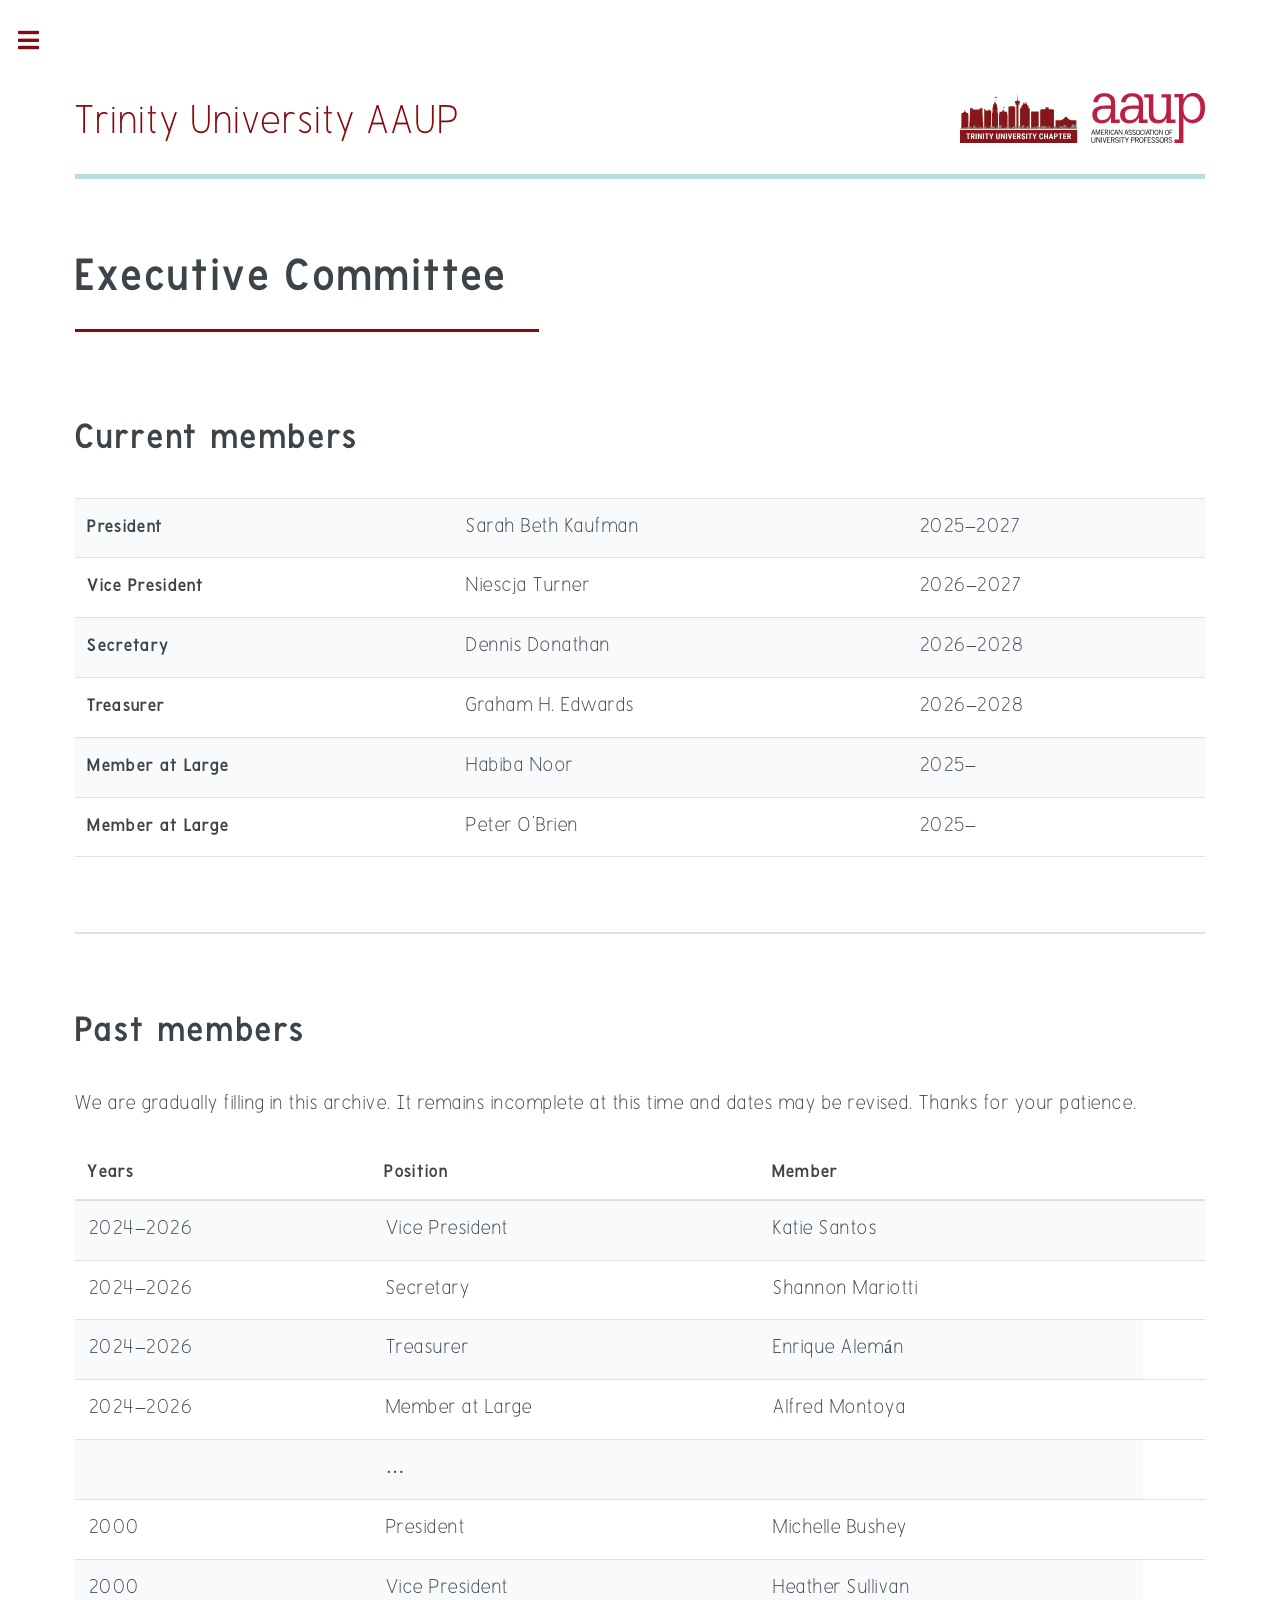
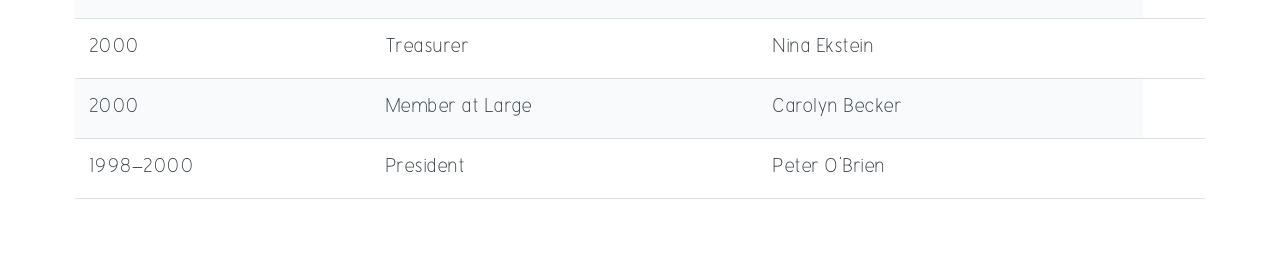
==== commit 6792d4fe: "add resources and trinitonian statements" ====
--- a/ec.html
+++ b/ec.html
@@ -37,37 +37,38 @@
 
 									<div class="table-wrapper">
 										<table>
-											<tr>
-												<th>President</th>
-												<td>Sarah Beth Kaufman</td>
-												<td>2025&ndash;2027</td>
-											</tr>
-											<tr>
-												<th>Vice President</th>
-												<td>Niescja Turner</td>
-												<td>2026&ndash;2027</td>
-											</tr>
-											<tr>
-												<th>Secretary</th>
-												<td>Dennis Donathan</td>
-												<td>2026&ndash;2028</td>
-											</tr>
-											<tr>
-												<th>Treasurer</th>
-												<td>Graham H. Edwards</td>
-												<td>2026&ndash;2028</td>
-											</tr>
-											<tr>
-												<th>Member at Large</th>
-												<td>Habiba Noor</td>
-												<td>2025&ndash;</td>
-											</tr>
-											<tr>
-												<th>Member at Large</th>
-												<td>Peter O'Brien</td>
-												<td>2025&ndash;</td>
-											</tr>
-
+											<tbody>
+												<tr>
+													<th>President</th>
+													<td>Sarah Beth Kaufman</td>
+													<td>2025&ndash;2027</td>
+												</tr>
+												<tr>
+													<th>Vice President</th>
+													<td>Niescja Turner</td>
+													<td>2026&ndash;2027</td>
+												</tr>
+												<tr>
+													<th>Secretary</th>
+													<td>Dennis Donathan</td>
+													<td>2026&ndash;2028</td>
+												</tr>
+												<tr>
+													<th>Treasurer</th>
+													<td>Graham H. Edwards</td>
+													<td>2026&ndash;2028</td>
+												</tr>
+												<tr>
+													<th>Member at Large</th>
+													<td>Habiba Noor</td>
+													<td>2025&ndash;</td>
+												</tr>
+												<tr>
+													<th>Member at Large</th>
+													<td>Peter O'Brien</td>
+													<td>2025&ndash;</td>
+												</tr>
+											</tbody>
 										</table>
 
 									</div>
--- a/assets/css/main.css
+++ b/assets/css/main.css
@@ -2054,7 +2054,7 @@
       -webkit-object-position: center;
       -ms-object-position: center;
       object-position: center;
-      width: 100%; }
+      width: 80%; }
   @media screen and (orientation: portrait) {
     #banner {
       -moz-flex-direction: column-reverse;
